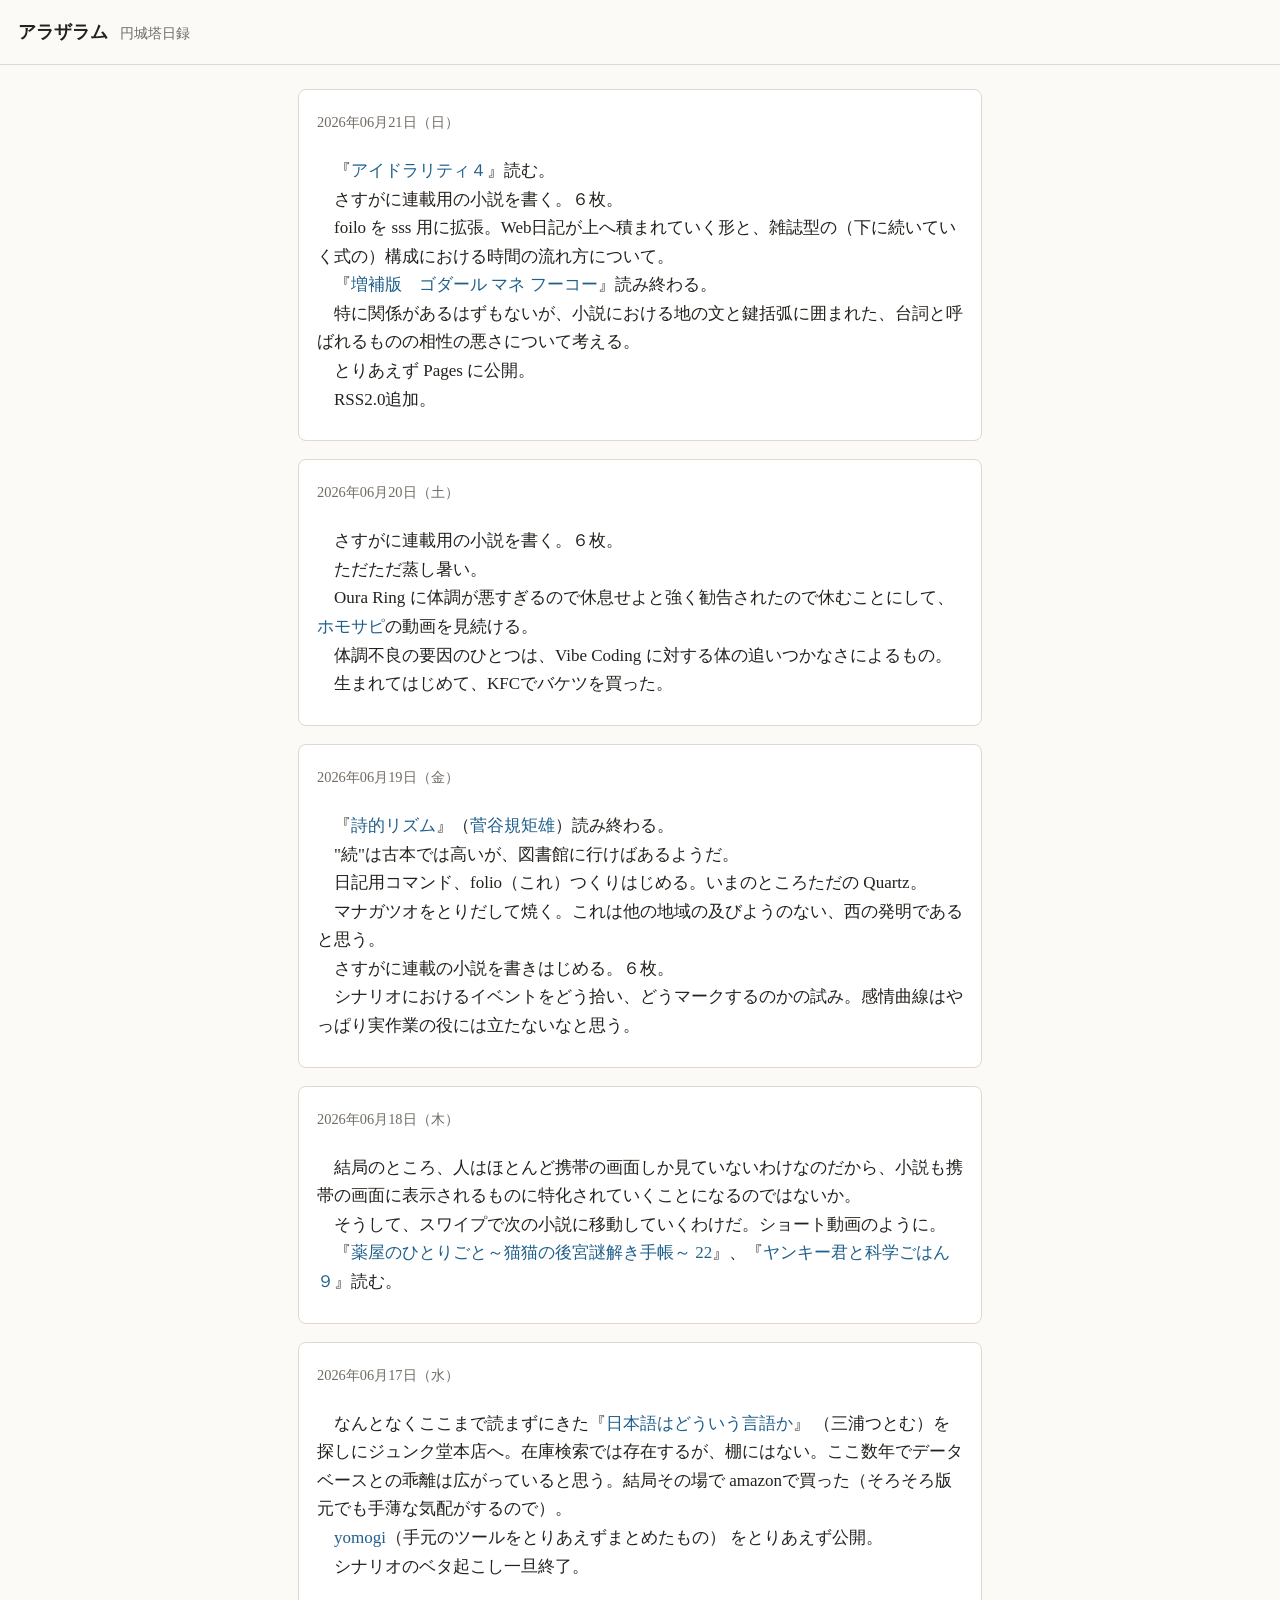
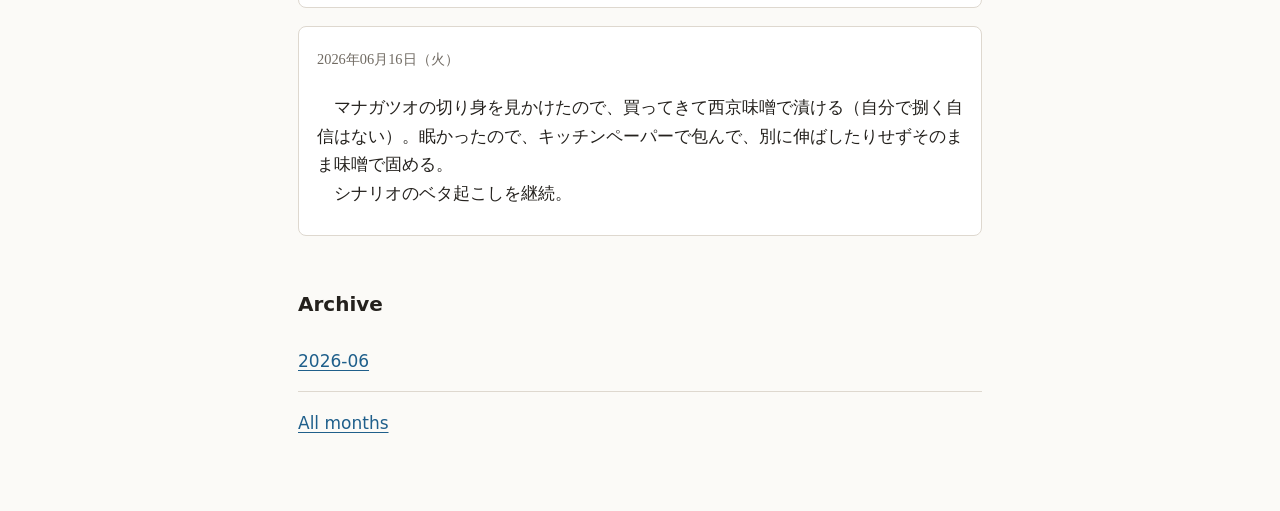
==== docs/index.html @ ea918f24 "initial commit" ====
<!doctype html>
<html lang="ja">
  <head>
    <meta charset="utf-8">
    <meta name="viewport" content="width=device-width, initial-scale=1">
    <title>アラザラム</title>
    <link rel="stylesheet" href="assets/style.css">
  </head>
  <body>
    <header class="site-header">
      <a class="site-title" href="index.html">アラザラム</a>
      
        <p class="site-subtitle">円城塔日録</p>
      
    </header>
    <main class="page">
      
  <div class="entry-stream">
    
      <article class="entry entry-summary">
        <p class="entry-date">
          <a name="2026-06-21"></a>
          <a class="entry-date-link" href="entries/2026-06-21.html">
            <time datetime="2026-06-21">2026年06月21日（日）</time>
          </a>
        </p>
        <p>　『<a href="https://www.kodansha.co.jp/comic/products/0000426915">アイドラリティ４</a>』読む。<br>
　さすがに連載用の小説を書く。６枚。<br>
　foilo を sss 用に拡張。Web日記が上へ積まれていく形と、雑誌型の（下に続いていく式の）構成における時間の流れ方について。<br>
　『<a href="https://www.seidosha.co.jp/book/index.php?id=3357">増補版　ゴダール マネ フーコー</a>』読み終わる。<br>
　特に関係があるはずもないが、小説における地の文と鍵括弧に囲まれた、台詞と呼ばれるものの相性の悪さについて考える。<br>
　とりあえず Pages に公開。<br>
　RSS2.0追加。</p>
      </article>
    
      <article class="entry entry-summary">
        <p class="entry-date">
          <a name="2026-06-20"></a>
          <a class="entry-date-link" href="entries/2026-06-20.html">
            <time datetime="2026-06-20">2026年06月20日（土）</time>
          </a>
        </p>
        <p>　さすがに連載用の小説を書く。６枚。<br>
　ただただ蒸し暑い。<br>
　Oura Ring に体調が悪すぎるので休息せよと強く勧告されたので休むことにして、<a href="https://www.youtube.com/@homosapi">ホモサピ</a>の動画を見続ける。<br>
　体調不良の要因のひとつは、Vibe Coding に対する体の追いつかなさによるもの。<br>
　生まれてはじめて、KFCでバケツを買った。</p>
      </article>
    
      <article class="entry entry-summary">
        <p class="entry-date">
          <a name="2026-06-19"></a>
          <a class="entry-date-link" href="entries/2026-06-19.html">
            <time datetime="2026-06-19">2026年06月19日（金）</time>
          </a>
        </p>
        <p>　『<a href="https://cir.nii.ac.jp/crid/1520854805328598400">詩的リズム</a>』（<a href="https://ja.wikipedia.org/wiki/%E8%8F%85%E8%B0%B7%E8%A6%8F%E7%9F%A9%E9%9B%84">菅谷規矩雄</a>）読み終わる。<br>
　"続"は古本では高いが、図書館に行けばあるようだ。<br>
　日記用コマンド、folio（これ）つくりはじめる。いまのところただの Quartz。<br>
　マナガツオをとりだして焼く。これは他の地域の及びようのない、西の発明であると思う。<br>
　さすがに連載の小説を書きはじめる。６枚。<br>
　シナリオにおけるイベントをどう拾い、どうマークするのかの試み。感情曲線はやっぱり実作業の役には立たないなと思う。</p>
      </article>
    
      <article class="entry entry-summary">
        <p class="entry-date">
          <a name="2026-06-18"></a>
          <a class="entry-date-link" href="entries/2026-06-18.html">
            <time datetime="2026-06-18">2026年06月18日（木）</time>
          </a>
        </p>
        <p>　結局のところ、人はほとんど携帯の画面しか見ていないわけなのだから、小説も携帯の画面に表示されるものに特化されていくことになるのではないか。<br>
　そうして、スワイプで次の小説に移動していくわけだ。ショート動画のように。<br>
　『<a href="https://shogakukan-comic.jp/book?isbn=9784091582294">薬屋のひとりごと～猫猫の後宮謎解き手帳～ 22</a>』、『<a href="https://www.shueisha.co.jp/books/items/contents.html?isbn=978-4-08-894261-2">ヤンキー君と科学ごはん ９</a>』読む。</p>
      </article>
    
      <article class="entry entry-summary">
        <p class="entry-date">
          <a name="2026-06-17"></a>
          <a class="entry-date-link" href="entries/2026-06-17.html">
            <time datetime="2026-06-17">2026年06月17日（水）</time>
          </a>
        </p>
        <p>　なんとなくここまで読まずにきた『<a href="https://www.kodansha.co.jp/book/products/0000149661">日本語はどういう言語か</a>』 （三浦つとむ）を探しにジュンク堂本店へ。在庫検索では存在するが、棚にはない。ここ数年でデータベースとの乖離は広がっていると思う。結局その場で amazonで買った（そろそろ版元でも手薄な気配がするので）。<br>
　<a href="https://github.com/EnJoeToh/yomogi">yomogi</a>（手元のツールをとりあえずまとめたもの） をとりあえず公開。<br>
　シナリオのベタ起こし一旦終了。</p>
      </article>
    
      <article class="entry entry-summary">
        <p class="entry-date">
          <a name="2026-06-16"></a>
          <a class="entry-date-link" href="entries/2026-06-16.html">
            <time datetime="2026-06-16">2026年06月16日（火）</time>
          </a>
        </p>
        <p>　マナガツオの切り身を見かけたので、買ってきて西京味噌で漬ける（自分で捌く自信はない）。眠かったので、キッチンペーパーで包んで、別に伸ばしたりせずそのまま味噌で固める。<br>
　シナリオのベタ起こしを継続。</p>
      </article>
    
  </div>

  <section class="section">
    <h2>Archive</h2>
    <ol class="month-list">
      
        <li><a href="2026-06.html">2026-06</a></li>
      
    </ol>
    <p><a href="archive.html">All months</a></p>
  </section>

    </main>
  </body>
</html>
---- docs/assets/style.css ----
:root {
  color-scheme: light dark;
  --bg: #fbfaf7;
  --text: #24211d;
  --muted: #706a62;
  --link: #1f5f8b;
  --line: #ded8cf;
  --surface: #ffffff;
}

@media (prefers-color-scheme: dark) {
  :root {
    --bg: #171717;
    --text: #eeeeea;
    --muted: #aaa49b;
    --link: #8abce0;
    --line: #34312d;
    --surface: #202020;
  }
}

* {
  box-sizing: border-box;
}

body {
  margin: 0;
  background: var(--bg);
  color: var(--text);
  font-family: system-ui, -apple-system, BlinkMacSystemFont, "Segoe UI", sans-serif;
  font-size: 17px;
  line-height: 1.75;
}

a {
  color: var(--link);
  text-decoration-thickness: 0.08em;
  text-underline-offset: 0.18em;
}

.site-header {
  align-items: baseline;
  border-bottom: 1px solid var(--line);
  display: flex;
  gap: 12px;
  padding: 16px max(18px, env(safe-area-inset-left));
}

.site-title {
  display: inline-block;
  color: var(--text);
  font-size: 1.15rem;
  font-weight: 700;
  text-decoration: none;
}

.site-subtitle {
  color: var(--muted);
  font-size: 0.9rem;
  margin: 0;
}

.page {
  width: min(100%, 720px);
  margin: 0 auto;
  padding: 24px 18px 56px;
}

.section + .section {
  margin-top: 40px;
}

.entry-stream + .section,
.entry-stream + .page-nav {
  margin-top: 56px;
}

h1,
h2 {
  line-height: 1.25;
  margin: 0 0 16px;
}

h1 {
  font-size: 1.7rem;
}

h2 {
  font-size: 1.25rem;
}

.entry-list,
.month-list {
  list-style: none;
  margin: 0;
  padding: 0;
}

.entry-list li,
.month-list li {
  border-bottom: 1px solid var(--line);
  display: grid;
  gap: 4px;
  padding: 14px 0;
}

time,
.count {
  color: var(--muted);
  font-size: 0.9rem;
}

.entry {
  font-family: "Hiragino Mincho ProN", "Yu Mincho", "YuMincho", "Noto Serif JP", serif;
  line-height: 1.68;
  overflow-wrap: anywhere;
}

.entry-stream {
  display: grid;
  gap: 18px;
}

.entry-summary {
  background: var(--surface);
  border: 1px solid var(--line);
  border-radius: 8px;
  padding: 18px 18px 6px;
}

.entry-date {
  display: inline-block;
  margin-bottom: 10px;
}

.entry-date-link {
  color: inherit;
  text-decoration: none;
}

.entry h1 {
  margin-bottom: 24px;
}

.entry p {
  margin: 0 0 1.2em;
}

.entry a {
  text-decoration: none;
}

.entry img {
  height: auto;
  max-width: 100%;
}

.entry blockquote {
  border-left: 4px solid var(--line);
  color: var(--muted);
  margin: 1.4em 0;
  padding-left: 1em;
}

.entry code {
  background: var(--surface);
  border: 1px solid var(--line);
  border-radius: 4px;
  padding: 0.1em 0.3em;
}

.entry pre {
  background: var(--surface);
  border: 1px solid var(--line);
  overflow-x: auto;
  padding: 14px;
}

.entry pre code {
  background: transparent;
  border: 0;
  padding: 0;
}

.entry-nav {
  border-top: 1px solid var(--line);
  display: flex;
  gap: 14px;
  justify-content: space-between;
  margin-top: 36px;
  padding-top: 18px;
}

.page-nav {
  border-top: 1px solid var(--line);
  padding-top: 18px;
}
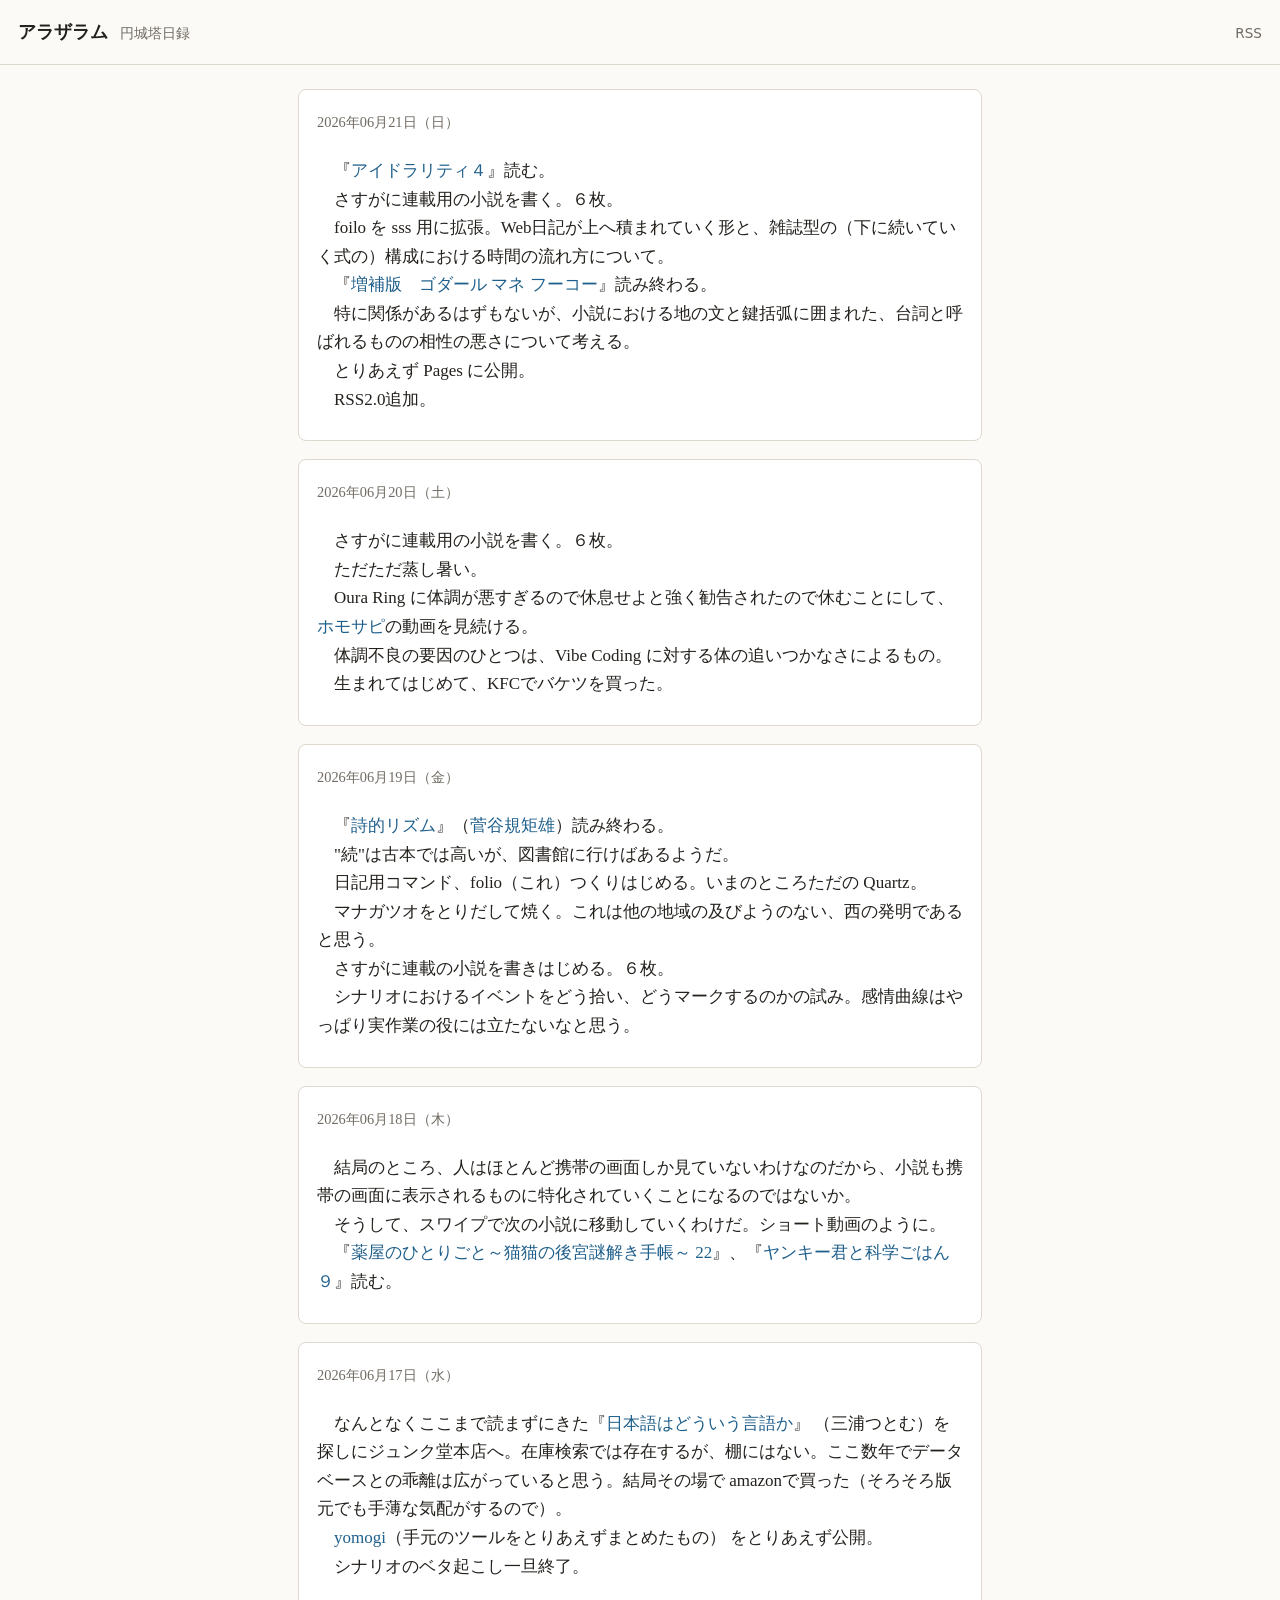
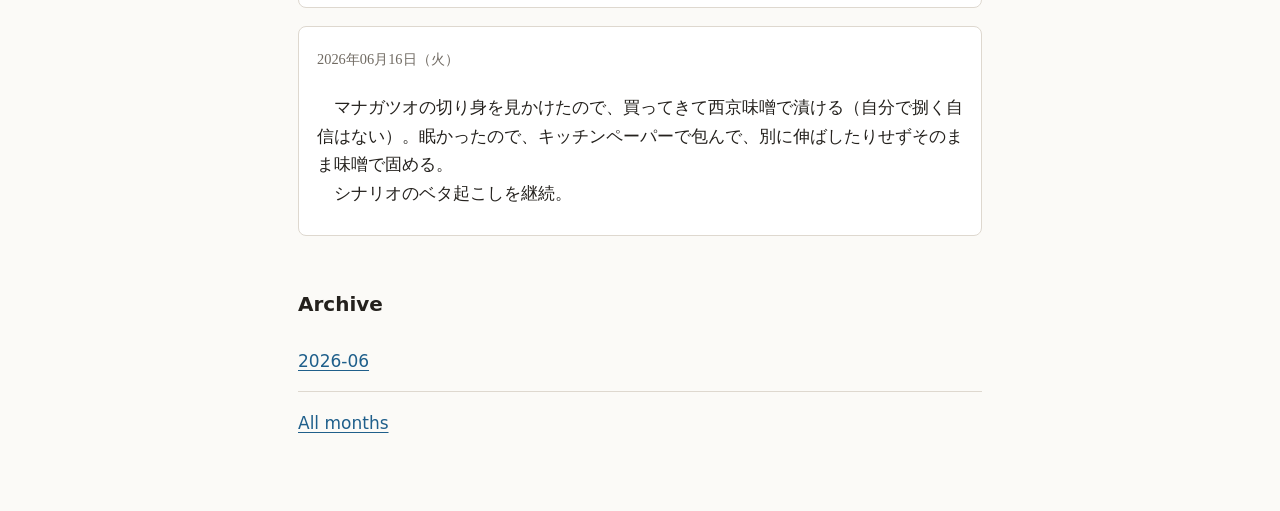
==== commit d0808604: "feed 調整" ====
--- a/docs/index.html
+++ b/docs/index.html
@@ -5,12 +5,20 @@
     <meta name="viewport" content="width=device-width, initial-scale=1">
     <title>アラザラム</title>
     <link rel="stylesheet" href="assets/style.css">
+    
+      <link rel="alternate" type="application/rss+xml" title="アラザラム" href="feed.xml">
+    
   </head>
   <body>
     <header class="site-header">
-      <a class="site-title" href="index.html">アラザラム</a>
+      <div class="site-heading">
+        <a class="site-title" href="index.html">アラザラム</a>
+        
+          <p class="site-subtitle">円城塔日録</p>
+        
+      </div>
       
-        <p class="site-subtitle">円城塔日録</p>
+        <a class="feed-link" href="feed.xml">RSS</a>
       
     </header>
     <main class="page">
--- a/docs/assets/style.css
+++ b/docs/assets/style.css
@@ -43,7 +43,15 @@
   border-bottom: 1px solid var(--line);
   display: flex;
   gap: 12px;
+  justify-content: space-between;
   padding: 16px max(18px, env(safe-area-inset-left));
+}
+
+.site-heading {
+  align-items: baseline;
+  display: flex;
+  gap: 12px;
+  min-width: 0;
 }
 
 .site-title {
@@ -58,6 +66,13 @@
   color: var(--muted);
   font-size: 0.9rem;
   margin: 0;
+}
+
+.feed-link {
+  color: var(--muted);
+  flex: 0 0 auto;
+  font-size: 0.85rem;
+  text-decoration: none;
 }
 
 .page {
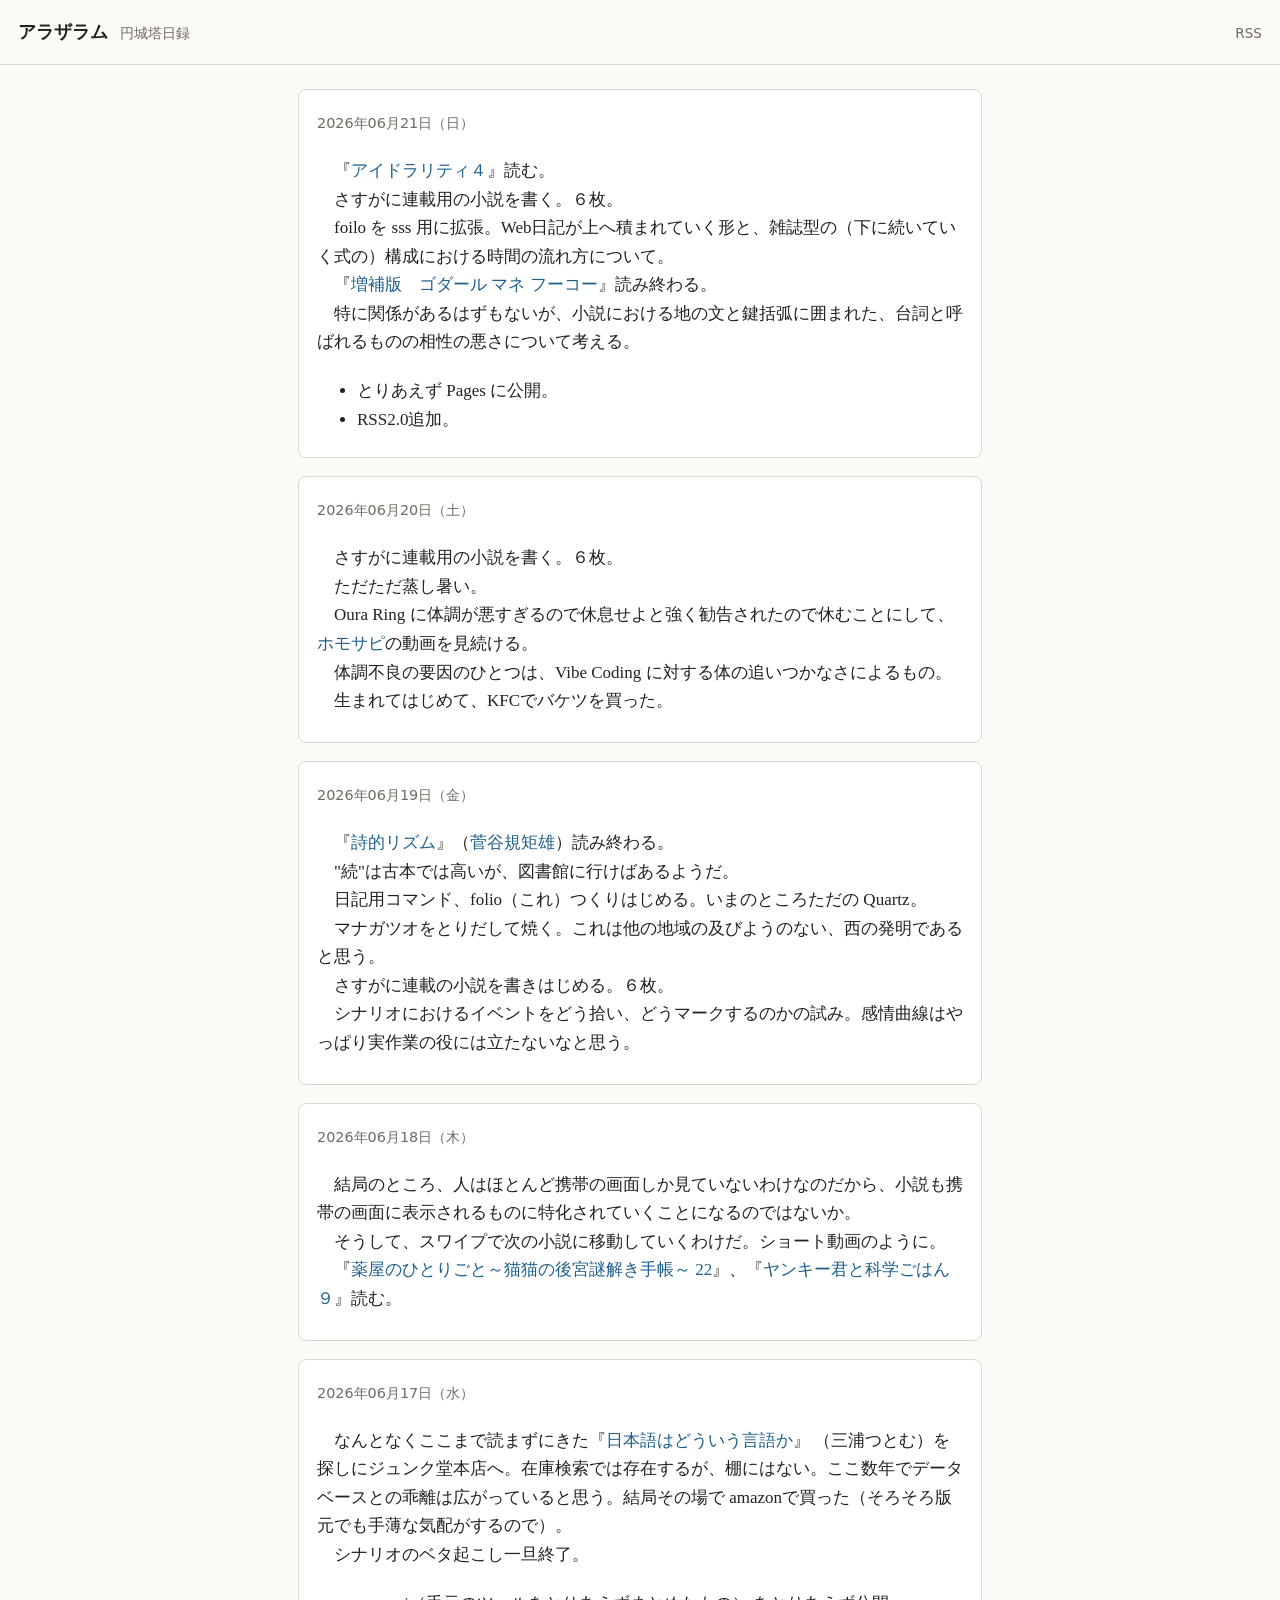
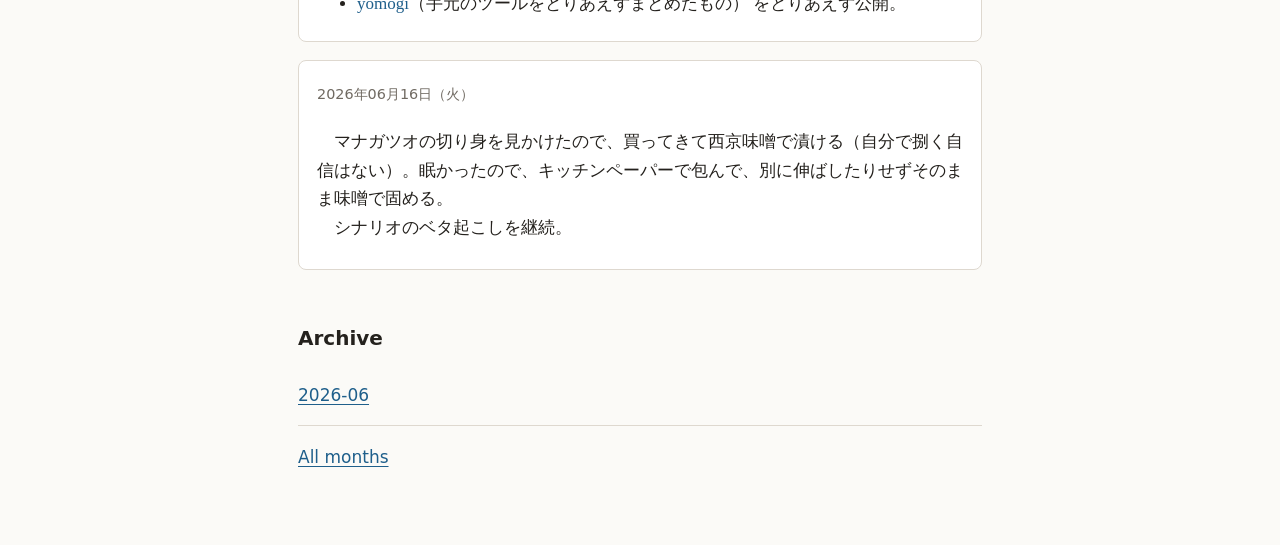
==== commit 229ebc92: "レイアウト調整" ====
--- a/docs/index.html
+++ b/docs/index.html
@@ -36,9 +36,11 @@
 　さすがに連載用の小説を書く。６枚。<br>
 　foilo を sss 用に拡張。Web日記が上へ積まれていく形と、雑誌型の（下に続いていく式の）構成における時間の流れ方について。<br>
 　『<a href="https://www.seidosha.co.jp/book/index.php?id=3357">増補版　ゴダール マネ フーコー</a>』読み終わる。<br>
-　特に関係があるはずもないが、小説における地の文と鍵括弧に囲まれた、台詞と呼ばれるものの相性の悪さについて考える。<br>
-　とりあえず Pages に公開。<br>
-　RSS2.0追加。</p>
+　特に関係があるはずもないが、小説における地の文と鍵括弧に囲まれた、台詞と呼ばれるものの相性の悪さについて考える。</p>
+<ul>
+<li>とりあえず Pages に公開。</li>
+<li>RSS2.0追加。</li>
+</ul>
       </article>
     
       <article class="entry entry-summary">
@@ -90,8 +92,10 @@
           </a>
         </p>
         <p>　なんとなくここまで読まずにきた『<a href="https://www.kodansha.co.jp/book/products/0000149661">日本語はどういう言語か</a>』 （三浦つとむ）を探しにジュンク堂本店へ。在庫検索では存在するが、棚にはない。ここ数年でデータベースとの乖離は広がっていると思う。結局その場で amazonで買った（そろそろ版元でも手薄な気配がするので）。<br>
-　<a href="https://github.com/EnJoeToh/yomogi">yomogi</a>（手元のツールをとりあえずまとめたもの） をとりあえず公開。<br>
 　シナリオのベタ起こし一旦終了。</p>
+<ul>
+<li><a href="https://github.com/EnJoeToh/yomogi">yomogi</a>（手元のツールをとりあえずまとめたもの） をとりあえず公開。</li>
+</ul>
       </article>
     
       <article class="entry entry-summary">
--- a/docs/assets/style.css
+++ b/docs/assets/style.css
@@ -145,6 +145,7 @@
 
 .entry-date {
   display: inline-block;
+  font-family: system-ui, -apple-system, BlinkMacSystemFont, "Segoe UI", sans-serif;
   margin-bottom: 10px;
 }
 
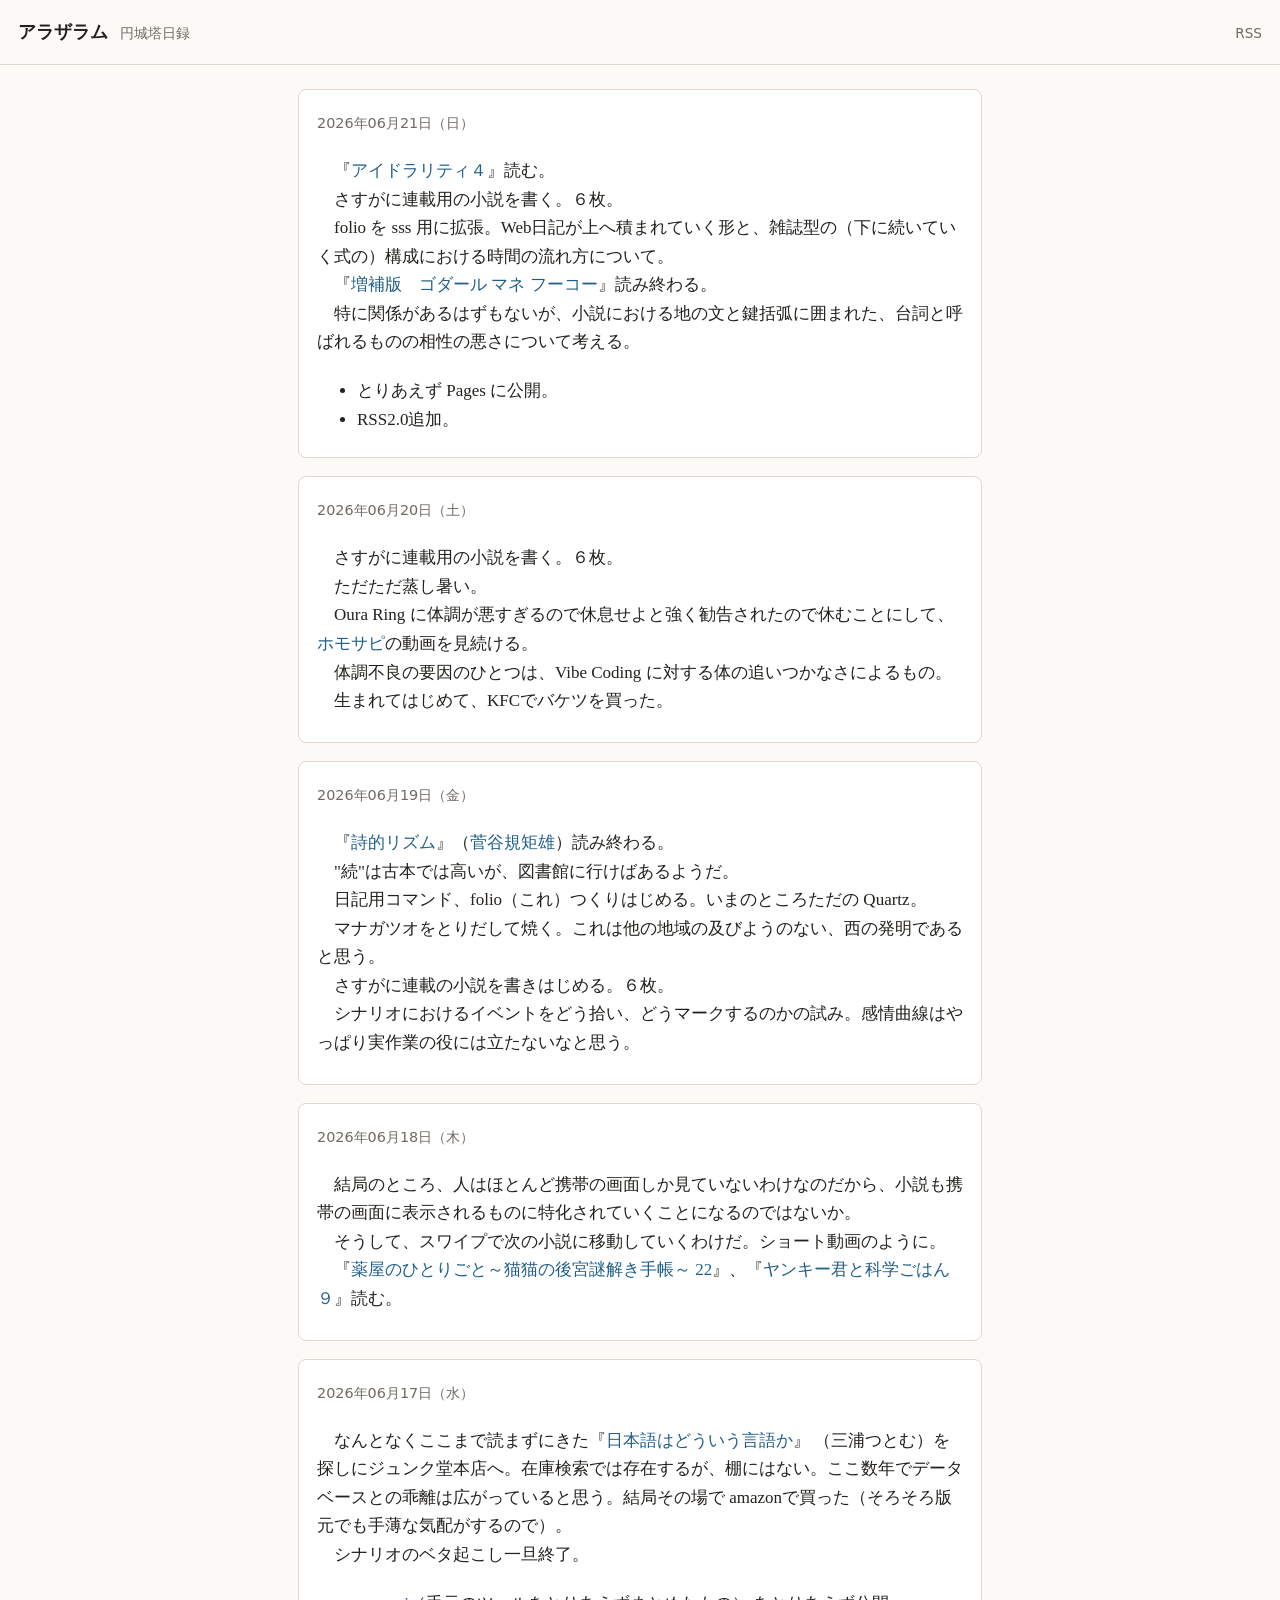
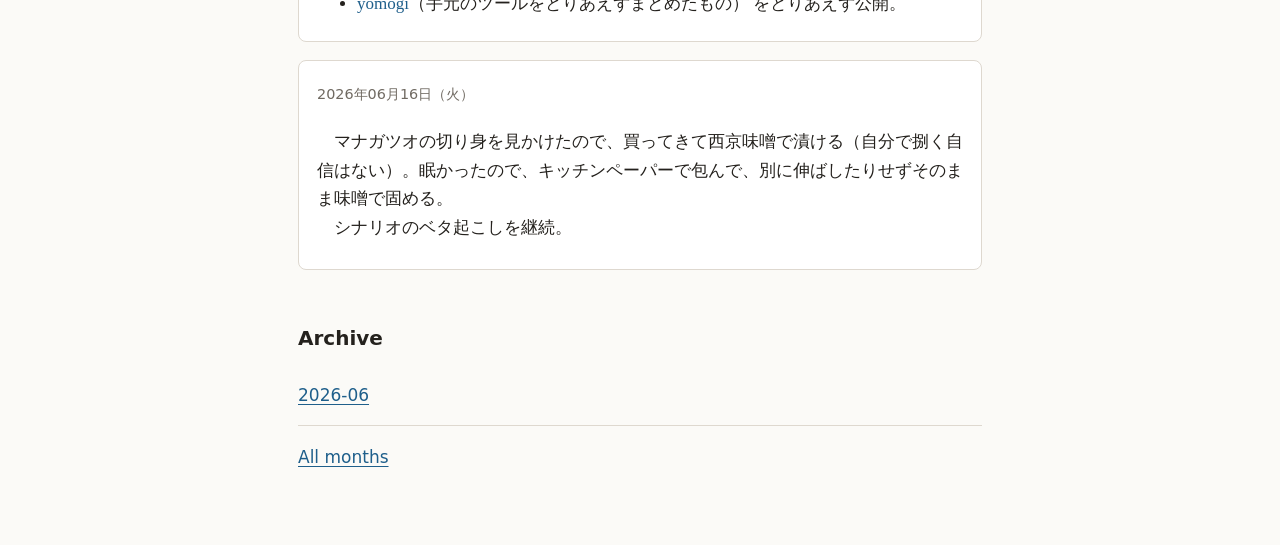
==== commit 0c7f43b8: "feed ロジック変更" ====
--- a/docs/index.html
+++ b/docs/index.html
@@ -34,7 +34,7 @@
         </p>
         <p>　『<a href="https://www.kodansha.co.jp/comic/products/0000426915">アイドラリティ４</a>』読む。<br>
 　さすがに連載用の小説を書く。６枚。<br>
-　foilo を sss 用に拡張。Web日記が上へ積まれていく形と、雑誌型の（下に続いていく式の）構成における時間の流れ方について。<br>
+　folio を sss 用に拡張。Web日記が上へ積まれていく形と、雑誌型の（下に続いていく式の）構成における時間の流れ方について。<br>
 　『<a href="https://www.seidosha.co.jp/book/index.php?id=3357">増補版　ゴダール マネ フーコー</a>』読み終わる。<br>
 　特に関係があるはずもないが、小説における地の文と鍵括弧に囲まれた、台詞と呼ばれるものの相性の悪さについて考える。</p>
 <ul>
--- a/docs/assets/style.css
+++ b/docs/assets/style.css
@@ -145,7 +145,7 @@
 
 .entry-date {
   display: inline-block;
-  font-family: system-ui, -apple-system, BlinkMacSystemFont, "Segoe UI", sans-serif;
+  font-family: "Hiragino Sans", "Hiragino Kaku Gothic ProN", "Noto Sans CJK JP", "Noto Sans JP", "Yu Gothic", "YuGothic", system-ui, sans-serif;
   margin-bottom: 10px;
 }
 
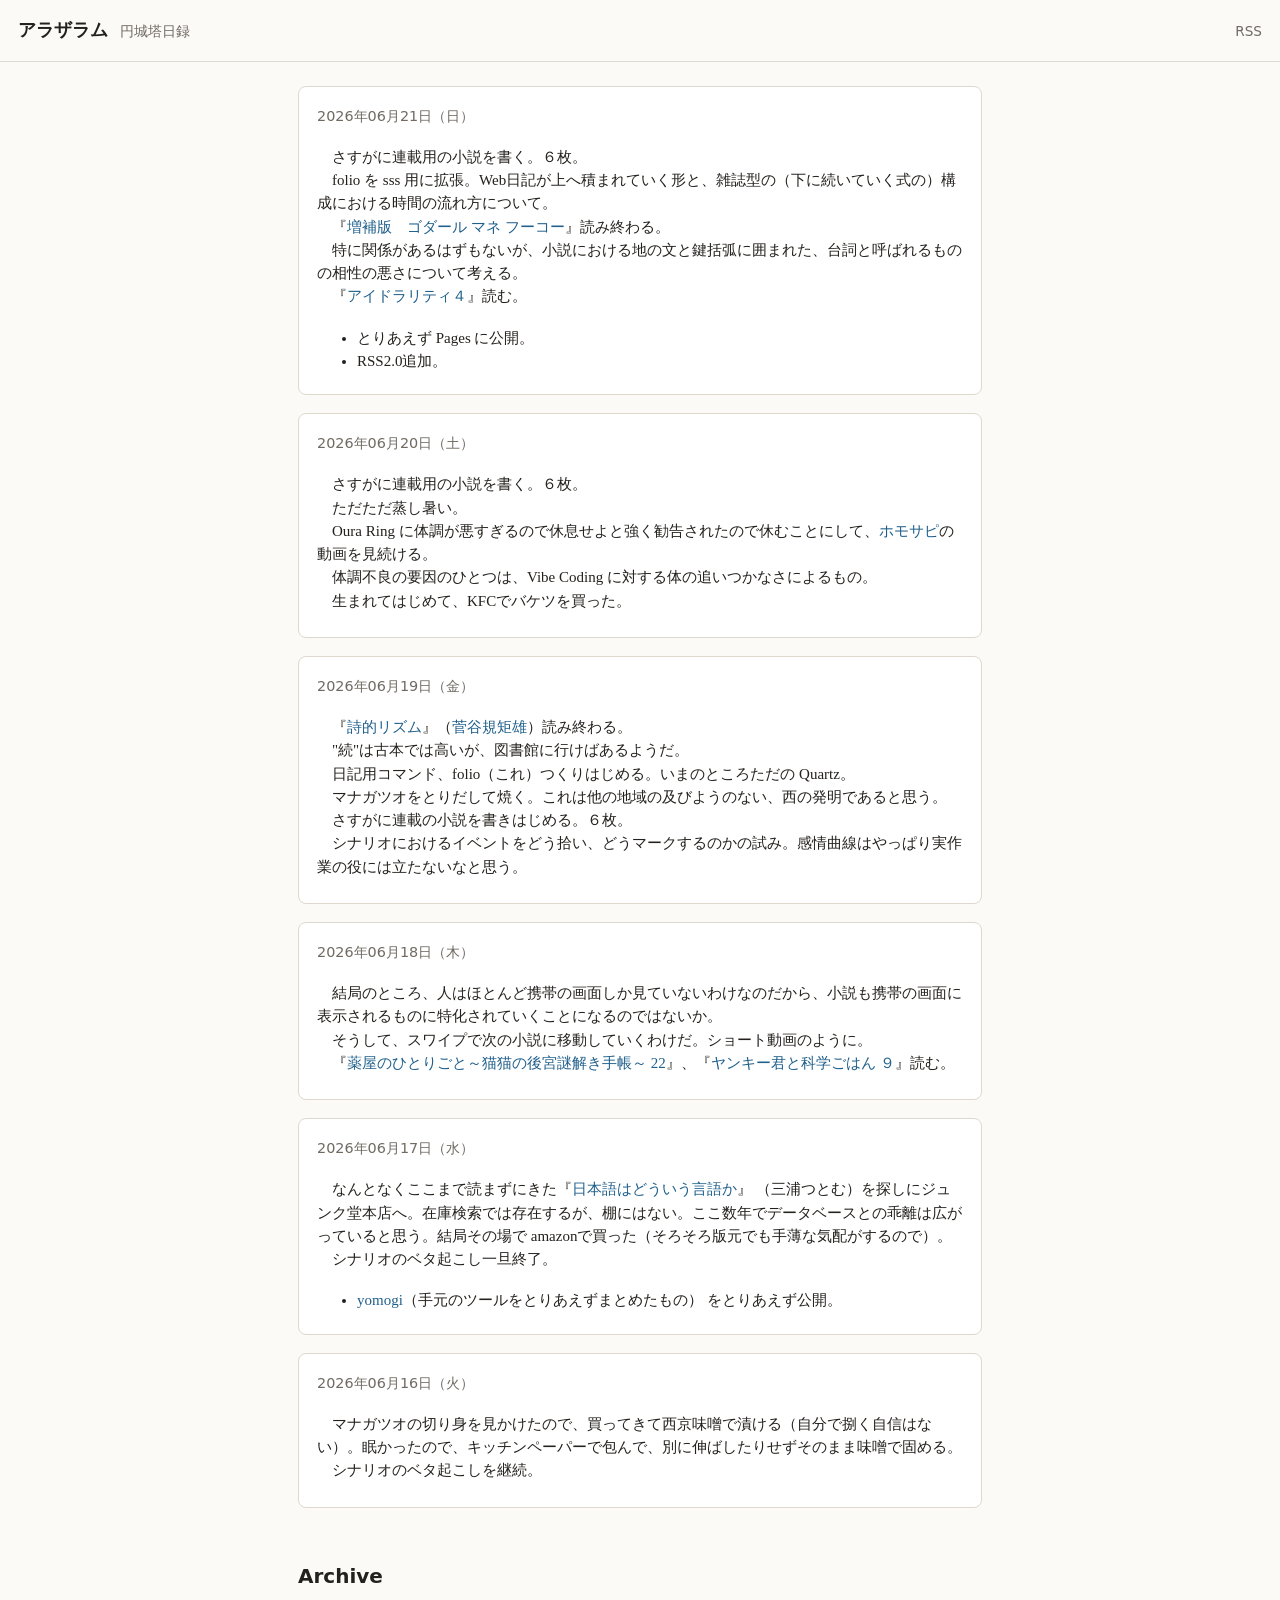
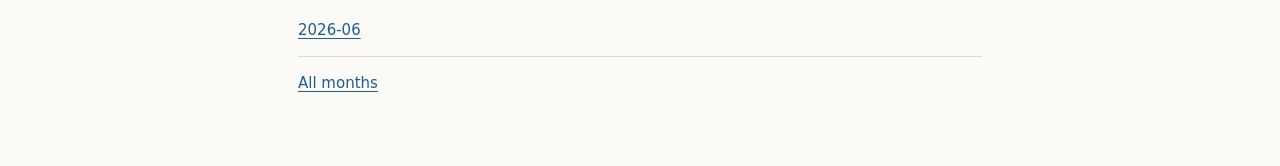
==== commit 80965c9f: "本文修正" ====
--- a/docs/index.html
+++ b/docs/index.html
@@ -32,11 +32,11 @@
             <time datetime="2026-06-21">2026年06月21日（日）</time>
           </a>
         </p>
-        <p>　『<a href="https://www.kodansha.co.jp/comic/products/0000426915">アイドラリティ４</a>』読む。<br>
-　さすがに連載用の小説を書く。６枚。<br>
+        <p>　さすがに連載用の小説を書く。６枚。<br>
 　folio を sss 用に拡張。Web日記が上へ積まれていく形と、雑誌型の（下に続いていく式の）構成における時間の流れ方について。<br>
 　『<a href="https://www.seidosha.co.jp/book/index.php?id=3357">増補版　ゴダール マネ フーコー</a>』読み終わる。<br>
-　特に関係があるはずもないが、小説における地の文と鍵括弧に囲まれた、台詞と呼ばれるものの相性の悪さについて考える。</p>
+　特に関係があるはずもないが、小説における地の文と鍵括弧に囲まれた、台詞と呼ばれるものの相性の悪さについて考える。<br>
+　『<a href="https://www.kodansha.co.jp/comic/products/0000426915">アイドラリティ４</a>』読む。</p>
 <ul>
 <li>とりあえず Pages に公開。</li>
 <li>RSS2.0追加。</li>
--- a/docs/assets/style.css
+++ b/docs/assets/style.css
@@ -28,8 +28,8 @@
   background: var(--bg);
   color: var(--text);
   font-family: system-ui, -apple-system, BlinkMacSystemFont, "Segoe UI", sans-serif;
-  font-size: 17px;
-  line-height: 1.75;
+  font-size: 15px;
+  line-height: 1.55;
 }
 
 a {
@@ -127,7 +127,7 @@
 
 .entry {
   font-family: "Hiragino Mincho ProN", "Yu Mincho", "YuMincho", "Noto Serif JP", serif;
-  line-height: 1.68;
+  line-height: 1.55;
   overflow-wrap: anywhere;
 }
 
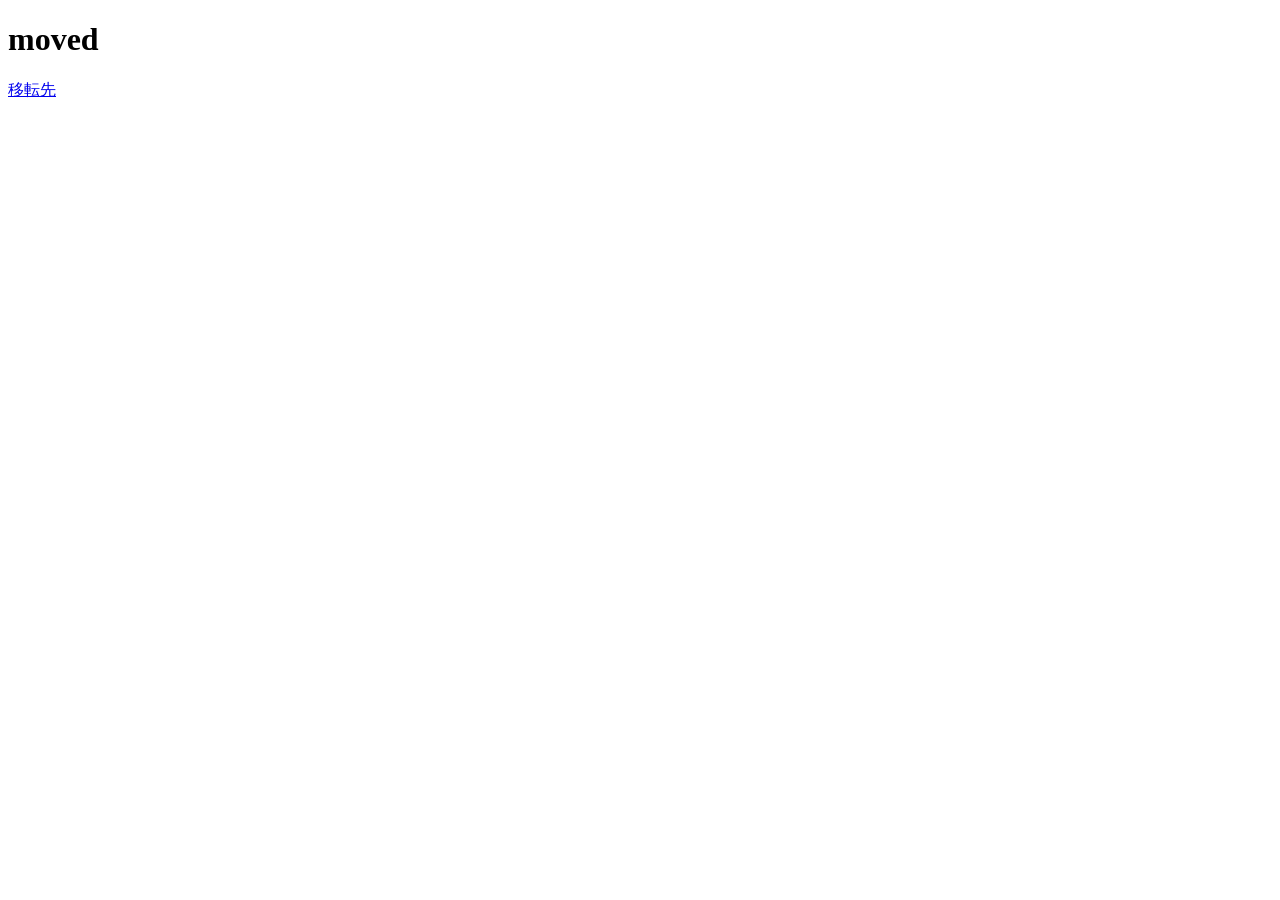
==== commit f48fec9e: "removed" ====
--- a/docs/index.html
+++ b/docs/index.html
@@ -1,126 +1,15 @@
 <!doctype html>
 <html lang="ja">
-  <head>
-    <meta charset="utf-8">
-    <meta name="viewport" content="width=device-width, initial-scale=1">
-    <title>アラザラム</title>
-    <link rel="stylesheet" href="assets/style.css">
-    
-      <link rel="alternate" type="application/rss+xml" title="アラザラム" href="feed.xml">
-    
-  </head>
-  <body>
-    <header class="site-header">
-      <div class="site-heading">
-        <a class="site-title" href="index.html">アラザラム</a>
-        
-          <p class="site-subtitle">円城塔日録</p>
-        
-      </div>
-      
-        <a class="feed-link" href="feed.xml">RSS</a>
-      
-    </header>
-    <main class="page">
-      
-  <div class="entry-stream">
-    
-      <article class="entry entry-summary">
-        <p class="entry-date">
-          <a name="2026-06-21"></a>
-          <a class="entry-date-link" href="entries/2026-06-21.html">
-            <time datetime="2026-06-21">2026年06月21日（日）</time>
-          </a>
-        </p>
-        <p>　さすがに連載用の小説を書く。６枚。<br>
-　folio を sss 用に拡張。Web日記が上へ積まれていく形と、雑誌型の（下に続いていく式の）構成における時間の流れ方について。<br>
-　『<a href="https://www.seidosha.co.jp/book/index.php?id=3357">増補版　ゴダール マネ フーコー</a>』読み終わる。<br>
-　特に関係があるはずもないが、小説における地の文と鍵括弧に囲まれた、台詞と呼ばれるものの相性の悪さについて考える。<br>
-　『<a href="https://www.kodansha.co.jp/comic/products/0000426915">アイドラリティ４</a>』読む。</p>
-<ul>
-<li>とりあえず Pages に公開。</li>
-<li>RSS2.0追加。</li>
-</ul>
-      </article>
-    
-      <article class="entry entry-summary">
-        <p class="entry-date">
-          <a name="2026-06-20"></a>
-          <a class="entry-date-link" href="entries/2026-06-20.html">
-            <time datetime="2026-06-20">2026年06月20日（土）</time>
-          </a>
-        </p>
-        <p>　さすがに連載用の小説を書く。６枚。<br>
-　ただただ蒸し暑い。<br>
-　Oura Ring に体調が悪すぎるので休息せよと強く勧告されたので休むことにして、<a href="https://www.youtube.com/@homosapi">ホモサピ</a>の動画を見続ける。<br>
-　体調不良の要因のひとつは、Vibe Coding に対する体の追いつかなさによるもの。<br>
-　生まれてはじめて、KFCでバケツを買った。</p>
-      </article>
-    
-      <article class="entry entry-summary">
-        <p class="entry-date">
-          <a name="2026-06-19"></a>
-          <a class="entry-date-link" href="entries/2026-06-19.html">
-            <time datetime="2026-06-19">2026年06月19日（金）</time>
-          </a>
-        </p>
-        <p>　『<a href="https://cir.nii.ac.jp/crid/1520854805328598400">詩的リズム</a>』（<a href="https://ja.wikipedia.org/wiki/%E8%8F%85%E8%B0%B7%E8%A6%8F%E7%9F%A9%E9%9B%84">菅谷規矩雄</a>）読み終わる。<br>
-　"続"は古本では高いが、図書館に行けばあるようだ。<br>
-　日記用コマンド、folio（これ）つくりはじめる。いまのところただの Quartz。<br>
-　マナガツオをとりだして焼く。これは他の地域の及びようのない、西の発明であると思う。<br>
-　さすがに連載の小説を書きはじめる。６枚。<br>
-　シナリオにおけるイベントをどう拾い、どうマークするのかの試み。感情曲線はやっぱり実作業の役には立たないなと思う。</p>
-      </article>
-    
-      <article class="entry entry-summary">
-        <p class="entry-date">
-          <a name="2026-06-18"></a>
-          <a class="entry-date-link" href="entries/2026-06-18.html">
-            <time datetime="2026-06-18">2026年06月18日（木）</time>
-          </a>
-        </p>
-        <p>　結局のところ、人はほとんど携帯の画面しか見ていないわけなのだから、小説も携帯の画面に表示されるものに特化されていくことになるのではないか。<br>
-　そうして、スワイプで次の小説に移動していくわけだ。ショート動画のように。<br>
-　『<a href="https://shogakukan-comic.jp/book?isbn=9784091582294">薬屋のひとりごと～猫猫の後宮謎解き手帳～ 22</a>』、『<a href="https://www.shueisha.co.jp/books/items/contents.html?isbn=978-4-08-894261-2">ヤンキー君と科学ごはん ９</a>』読む。</p>
-      </article>
-    
-      <article class="entry entry-summary">
-        <p class="entry-date">
-          <a name="2026-06-17"></a>
-          <a class="entry-date-link" href="entries/2026-06-17.html">
-            <time datetime="2026-06-17">2026年06月17日（水）</time>
-          </a>
-        </p>
-        <p>　なんとなくここまで読まずにきた『<a href="https://www.kodansha.co.jp/book/products/0000149661">日本語はどういう言語か</a>』 （三浦つとむ）を探しにジュンク堂本店へ。在庫検索では存在するが、棚にはない。ここ数年でデータベースとの乖離は広がっていると思う。結局その場で amazonで買った（そろそろ版元でも手薄な気配がするので）。<br>
-　シナリオのベタ起こし一旦終了。</p>
-<ul>
-<li><a href="https://github.com/EnJoeToh/yomogi">yomogi</a>（手元のツールをとりあえずまとめたもの） をとりあえず公開。</li>
-</ul>
-      </article>
-    
-      <article class="entry entry-summary">
-        <p class="entry-date">
-          <a name="2026-06-16"></a>
-          <a class="entry-date-link" href="entries/2026-06-16.html">
-            <time datetime="2026-06-16">2026年06月16日（火）</time>
-          </a>
-        </p>
-        <p>　マナガツオの切り身を見かけたので、買ってきて西京味噌で漬ける（自分で捌く自信はない）。眠かったので、キッチンペーパーで包んで、別に伸ばしたりせずそのまま味噌で固める。<br>
-　シナリオのベタ起こしを継続。</p>
-      </article>
-    
-  </div>
-
-  <section class="section">
-    <h2>Archive</h2>
-    <ol class="month-list">
-      
-        <li><a href="2026-06.html">2026-06</a></li>
-      
-    </ol>
-    <p><a href="archive.html">All months</a></p>
-  </section>
-
-    </main>
-  </body>
+<head>
+  <meta charset="utf-8">
+  <title>moved</title>
+</head>
+<body>
+  <h1>moved</h1>
+  <p>
+    <a href="https://enjoetoh.github.io/arazaram/">
+      移転先
+    </a>
+  </p>
+</body>
 </html>
